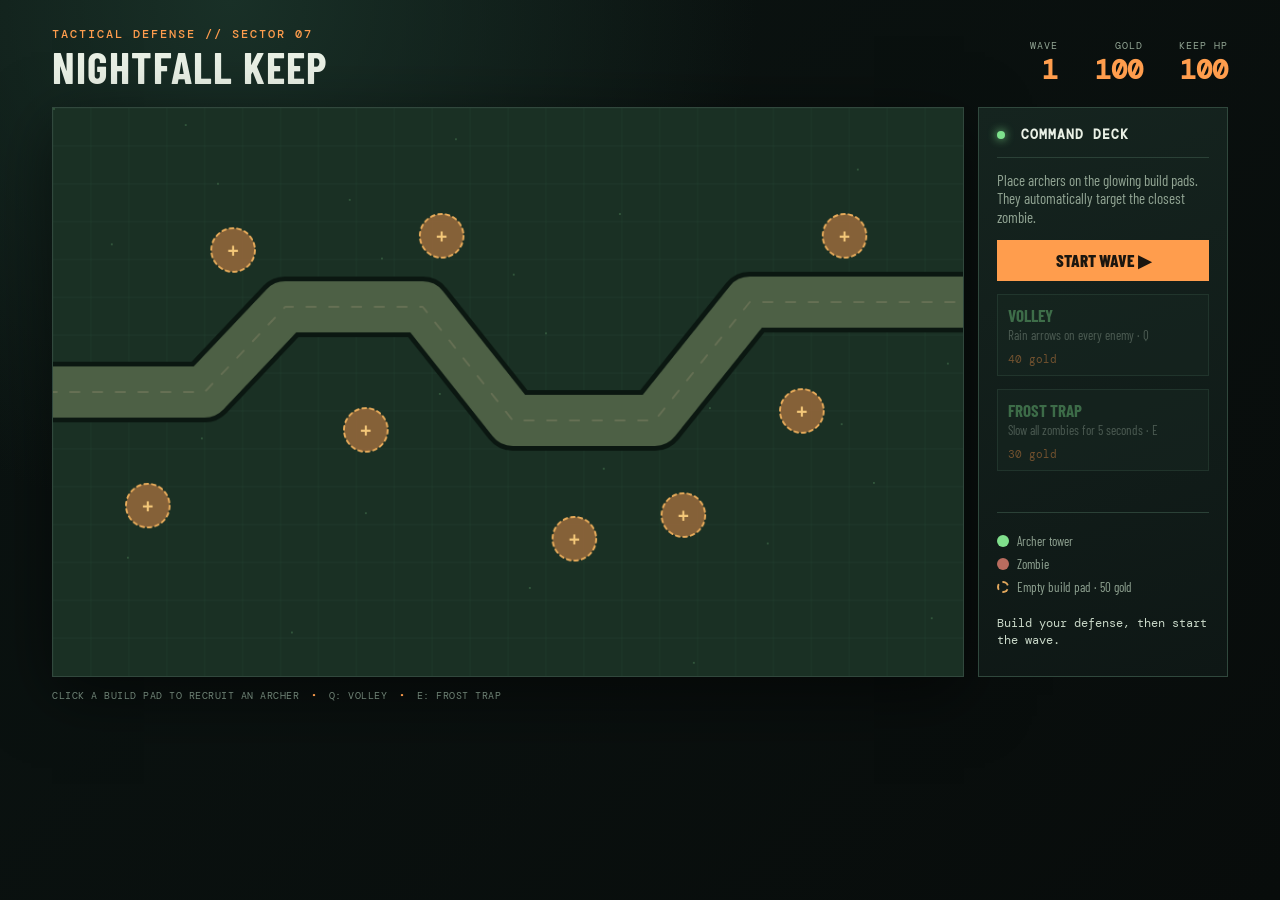
==== index.html @ 339b491b "Create Nightfall Keep top-down tower defense game with archers and zombie waves." ====
<!doctype html>
<html lang="en">
<head>
  <meta charset="UTF-8">
  <meta name="viewport" content="width=device-width, initial-scale=1.0">
  <title>Nightfall Keep</title>
  <link rel="stylesheet" href="style.css">
</head>
<body>
  <main class="shell">
    <header class="topbar">
      <div>
        <p class="eyebrow">TACTICAL DEFENSE // SECTOR 07</p>
        <h1>Nightfall Keep</h1>
      </div>
      <div class="stats">
        <div><span>WAVE</span><strong id="wave">1</strong></div>
        <div><span>GOLD</span><strong id="gold">100</strong></div>
        <div><span>KEEP HP</span><strong id="hp">100</strong></div>
      </div>
    </header>

    <section class="game-wrap">
      <canvas id="game" width="960" height="600" aria-label="Top-down tower defense game"></canvas>
      <aside class="panel">
        <div class="panel-title"><span class="status-dot"></span> COMMAND DECK</div>
        <p class="help">Place archers on the glowing build pads. They automatically target the closest zombie.</p>
        <button id="startWave" class="primary">START WAVE <span>▶</span></button>
        <button id="volley" class="ability" disabled><b>VOLLEY</b><small>Rain arrows on every enemy · Q</small><em id="volleyCost">40 gold</em></button>
        <button id="frost" class="ability" disabled><b>FROST TRAP</b><small>Slow all zombies for 5 seconds · E</small><em>30 gold</em></button>
        <div class="legend">
          <p><i class="archer-key"></i> Archer tower</p>
          <p><i class="zombie-key"></i> Zombie</p>
          <p><i class="pad-key"></i> Empty build pad · 50 gold</p>
        </div>
        <div id="message" class="message">Build your defense, then start the wave.</div>
      </aside>
    </section>
    <footer>CLICK A BUILD PAD TO RECRUIT AN ARCHER <span>•</span> Q: VOLLEY <span>•</span> E: FROST TRAP</footer>
  </main>
  <script src="game.js"></script>
</body>
</html>
---- style.css ----
@import url('https://fonts.googleapis.com/css2?family=Barlow+Condensed:wght@500;600;700;800&family=DM+Mono:wght@400;500&display=swap');
:root { --ink:#e9f0e5; --muted:#91a493; --orange:#ff9d4d; --green:#7ee18d; --panel:#111c1a; }
* { box-sizing:border-box; }
body { margin:0; min-height:100vh; color:var(--ink); background:#09100f; font-family:'Barlow Condensed', sans-serif; background-image:radial-gradient(circle at 18% 0%,#193027 0,transparent 38%),linear-gradient(135deg,#0b1412,#080c0b); }
.shell { width:min(1220px,100%); margin:auto; padding:26px 22px 18px; }
.topbar { display:flex; justify-content:space-between; align-items:end; margin-bottom:20px; }
.eyebrow { margin:0 0 5px; color:var(--orange); font:500 12px 'DM Mono',monospace; letter-spacing:2px; }
h1 { margin:0; font-size:44px; letter-spacing:1px; line-height:.9; text-transform:uppercase; }
.stats { display:flex; gap:25px; text-align:right; }
.stats div { min-width:60px; }.stats span { display:block; color:var(--muted); font:10px 'DM Mono',monospace; letter-spacing:1px; }.stats strong { display:block; font:700 27px 'DM Mono',monospace; color:var(--orange); }
.game-wrap { display:grid; grid-template-columns:1fr 250px; gap:14px; align-items:stretch; }
canvas { width:100%; height:auto; max-height:600px; border:1px solid #31483d; background:#17291f; box-shadow:0 18px 60px #0008; cursor:crosshair; }
.panel { background:linear-gradient(160deg,#15241f,#0e1715); border:1px solid #30483d; padding:18px; display:flex; flex-direction:column; gap:13px; }.panel-title { font:600 13px 'DM Mono',monospace; letter-spacing:1px; border-bottom:1px solid #2b4137; padding-bottom:14px; }.status-dot { display:inline-block; width:8px; height:8px; border-radius:50%; background:var(--green); box-shadow:0 0 10px var(--green); margin-right:7px; }.help { color:var(--muted); font-size:15px; line-height:1.25; margin:0; }
button { font-family:inherit; color:var(--ink); border:1px solid #385747; cursor:pointer; transition:.15s; }.primary { background:var(--orange); color:#1b160f; font-weight:800; font-size:17px; padding:10px; border:0; }.primary:hover { filter:brightness(1.15); transform:translateY(-1px); }.ability { position:relative; text-align:left; background:#192a23; padding:10px 10px 9px; }.ability:disabled { cursor:not-allowed; opacity:.4; }.ability:not(:disabled):hover { border-color:var(--green); }.ability b { display:block; color:var(--green); font-size:17px; }.ability small { display:block; color:#a2b6a6; font-size:13px; margin:2px 0 7px; }.ability em { color:var(--orange); font:11px 'DM Mono',monospace; font-style:normal; }.legend { margin-top:auto; border-top:1px solid #2b4137; padding-top:13px; color:var(--muted); font-size:13px; }.legend p { margin:7px 0; }.legend i { display:inline-block; width:12px; height:12px; border-radius:50%; vertical-align:-1px; margin-right:5px; }.archer-key { background:#80df8c; }.zombie-key { background:#b96c5f; }.pad-key { border:2px dashed #e3a85d; }.message { min-height:43px; color:#cad9c9; font:12px 'DM Mono',monospace; line-height:1.35; }
footer { color:#6e8275; font:10px 'DM Mono',monospace; letter-spacing:.5px; margin-top:12px; }footer span { color:var(--orange); margin:0 5px; }
@media(max-width:800px){ .game-wrap{grid-template-columns:1fr}.panel{display:grid;grid-template-columns:1fr 1fr}.panel-title,.help,.legend,.message{grid-column:1/-1}.stats{gap:10px}h1{font-size:33px} }
@media(max-width:520px){.shell{padding:16px 10px}.topbar{align-items:start;display:block}.stats{text-align:left;margin-top:15px}.stats div{display:inline-block;margin-right:15px}.panel{display:flex}footer{line-height:1.7}}
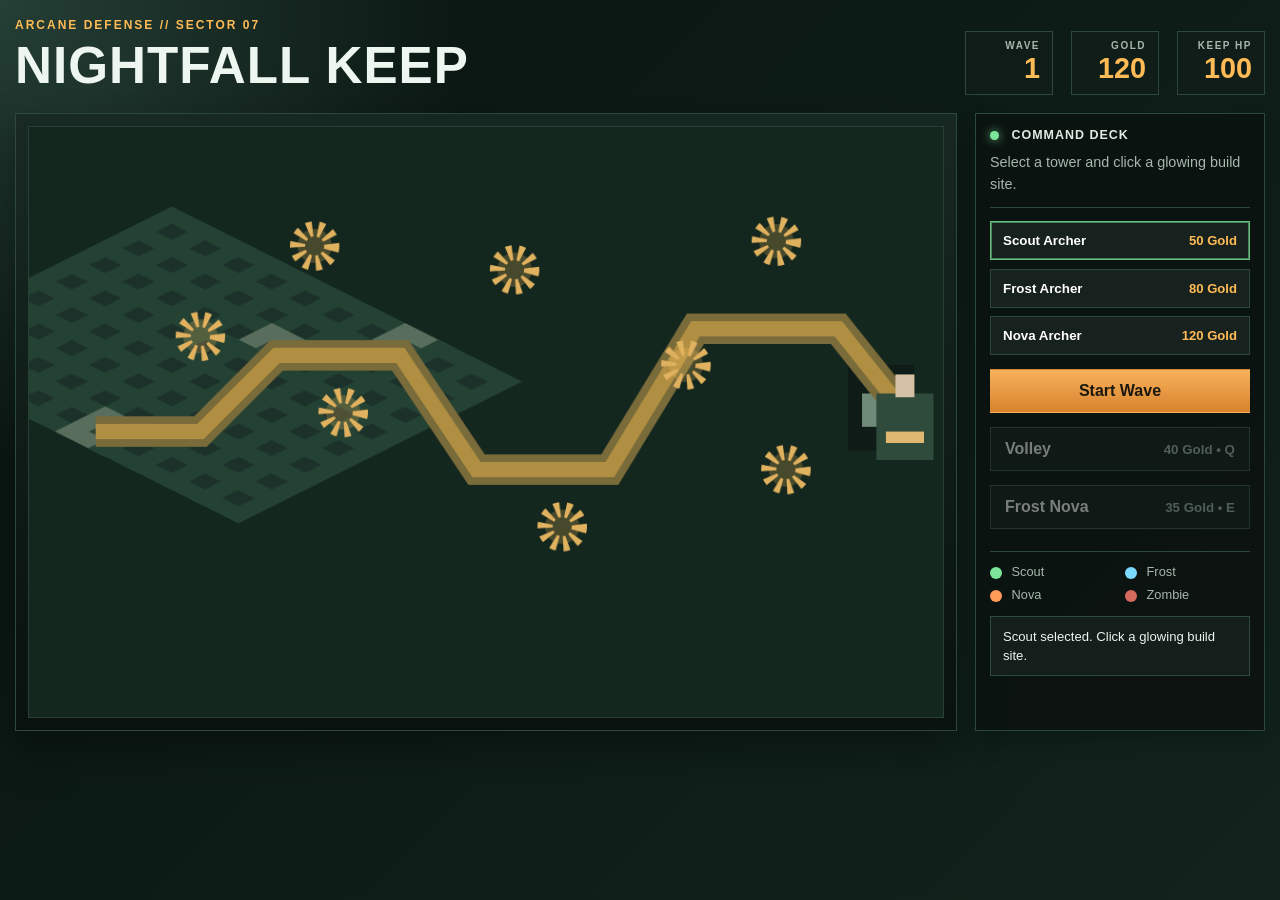
==== commit 69093e01: "Evolve the game into a richer isometric-style tower defense with multiple archer types, abilities, a" ====
--- a/index.html
+++ b/index.html
@@ -1,43 +1,75 @@
 <!doctype html>
 <html lang="en">
-<head>
-  <meta charset="UTF-8">
-  <meta name="viewport" content="width=device-width, initial-scale=1.0">
-  <title>Nightfall Keep</title>
-  <link rel="stylesheet" href="style.css">
-</head>
-<body>
-  <main class="shell">
-    <header class="topbar">
-      <div>
-        <p class="eyebrow">TACTICAL DEFENSE // SECTOR 07</p>
-        <h1>Nightfall Keep</h1>
-      </div>
-      <div class="stats">
-        <div><span>WAVE</span><strong id="wave">1</strong></div>
-        <div><span>GOLD</span><strong id="gold">100</strong></div>
-        <div><span>KEEP HP</span><strong id="hp">100</strong></div>
-      </div>
-    </header>
+  <head>
+    <meta charset="UTF-8" />
+    <meta name="viewport" content="width=device-width, initial-scale=1.0" />
+    <title>Nightfall Keep</title>
+    <link rel="stylesheet" href="style.css" />
+  </head>
+  <body>
+    <div class="page-shell">
+      <header class="topbar">
+        <div>
+          <p class="eyebrow">ARCANE DEFENSE // SECTOR 07</p>
+          <h1>Nightfall Keep</h1>
+        </div>
+        <div class="hud">
+          <div class="stat"><span>Wave</span><strong id="waveCount">1</strong></div>
+          <div class="stat"><span>Gold</span><strong id="goldCount">120</strong></div>
+          <div class="stat"><span>Keep HP</span><strong id="hpCount">100</strong></div>
+        </div>
+      </header>
 
-    <section class="game-wrap">
-      <canvas id="game" width="960" height="600" aria-label="Top-down tower defense game"></canvas>
-      <aside class="panel">
-        <div class="panel-title"><span class="status-dot"></span> COMMAND DECK</div>
-        <p class="help">Place archers on the glowing build pads. They automatically target the closest zombie.</p>
-        <button id="startWave" class="primary">START WAVE <span>▶</span></button>
-        <button id="volley" class="ability" disabled><b>VOLLEY</b><small>Rain arrows on every enemy · Q</small><em id="volleyCost">40 gold</em></button>
-        <button id="frost" class="ability" disabled><b>FROST TRAP</b><small>Slow all zombies for 5 seconds · E</small><em>30 gold</em></button>
-        <div class="legend">
-          <p><i class="archer-key"></i> Archer tower</p>
-          <p><i class="zombie-key"></i> Zombie</p>
-          <p><i class="pad-key"></i> Empty build pad · 50 gold</p>
-        </div>
-        <div id="message" class="message">Build your defense, then start the wave.</div>
-      </aside>
-    </section>
-    <footer>CLICK A BUILD PAD TO RECRUIT AN ARCHER <span>•</span> Q: VOLLEY <span>•</span> E: FROST TRAP</footer>
-  </main>
-  <script src="game.js"></script>
-</body>
+      <main class="game-layout">
+        <section class="arena-panel">
+          <canvas id="gameCanvas" width="960" height="620" aria-label="Nightfall Keep game"></canvas>
+        </section>
+
+        <aside class="sidebar">
+          <div class="panel-block">
+            <div class="panel-label"><span class="dot"></span> Command Deck</div>
+            <p class="subtitle">Select a tower and click a glowing build site.</p>
+          </div>
+
+          <div class="tower-picker">
+            <button class="tower-button active" data-tower="scout">
+              <span class="name">Scout Archer</span>
+              <span class="meta">50 Gold</span>
+            </button>
+            <button class="tower-button" data-tower="frost">
+              <span class="name">Frost Archer</span>
+              <span class="meta">80 Gold</span>
+            </button>
+            <button class="tower-button" data-tower="nova">
+              <span class="name">Nova Archer</span>
+              <span class="meta">120 Gold</span>
+            </button>
+          </div>
+
+          <button id="startWave" class="action primary">Start Wave</button>
+
+          <button id="abilityVolley" class="action ability-btn" data-ability="volley">
+            <span>Volley</span>
+            <small>40 Gold • Q</small>
+          </button>
+
+          <button id="abilityFreeze" class="action ability-btn" data-ability="freeze">
+            <span>Frost Nova</span>
+            <small>35 Gold • E</small>
+          </button>
+
+          <div class="legend">
+            <div><i class="legend-green"></i> Scout</div>
+            <div><i class="legend-blue"></i> Frost</div>
+            <div><i class="legend-orange"></i> Nova</div>
+            <div><i class="legend-red"></i> Zombie</div>
+          </div>
+
+          <div id="messageBox" class="message-box">Choose your tower and prepare the keep.</div>
+        </aside>
+      </main>
+    </div>
+
+    <script src="game.js"></script>
+  </body>
 </html>
--- a/style.css
+++ b/style.css
@@ -1,17 +1,267 @@
-@import url('https://fonts.googleapis.com/css2?family=Barlow+Condensed:wght@500;600;700;800&family=DM+Mono:wght@400;500&display=swap');
-:root { --ink:#e9f0e5; --muted:#91a493; --orange:#ff9d4d; --green:#7ee18d; --panel:#111c1a; }
-* { box-sizing:border-box; }
-body { margin:0; min-height:100vh; color:var(--ink); background:#09100f; font-family:'Barlow Condensed', sans-serif; background-image:radial-gradient(circle at 18% 0%,#193027 0,transparent 38%),linear-gradient(135deg,#0b1412,#080c0b); }
-.shell { width:min(1220px,100%); margin:auto; padding:26px 22px 18px; }
-.topbar { display:flex; justify-content:space-between; align-items:end; margin-bottom:20px; }
-.eyebrow { margin:0 0 5px; color:var(--orange); font:500 12px 'DM Mono',monospace; letter-spacing:2px; }
-h1 { margin:0; font-size:44px; letter-spacing:1px; line-height:.9; text-transform:uppercase; }
-.stats { display:flex; gap:25px; text-align:right; }
-.stats div { min-width:60px; }.stats span { display:block; color:var(--muted); font:10px 'DM Mono',monospace; letter-spacing:1px; }.stats strong { display:block; font:700 27px 'DM Mono',monospace; color:var(--orange); }
-.game-wrap { display:grid; grid-template-columns:1fr 250px; gap:14px; align-items:stretch; }
-canvas { width:100%; height:auto; max-height:600px; border:1px solid #31483d; background:#17291f; box-shadow:0 18px 60px #0008; cursor:crosshair; }
-.panel { background:linear-gradient(160deg,#15241f,#0e1715); border:1px solid #30483d; padding:18px; display:flex; flex-direction:column; gap:13px; }.panel-title { font:600 13px 'DM Mono',monospace; letter-spacing:1px; border-bottom:1px solid #2b4137; padding-bottom:14px; }.status-dot { display:inline-block; width:8px; height:8px; border-radius:50%; background:var(--green); box-shadow:0 0 10px var(--green); margin-right:7px; }.help { color:var(--muted); font-size:15px; line-height:1.25; margin:0; }
-button { font-family:inherit; color:var(--ink); border:1px solid #385747; cursor:pointer; transition:.15s; }.primary { background:var(--orange); color:#1b160f; font-weight:800; font-size:17px; padding:10px; border:0; }.primary:hover { filter:brightness(1.15); transform:translateY(-1px); }.ability { position:relative; text-align:left; background:#192a23; padding:10px 10px 9px; }.ability:disabled { cursor:not-allowed; opacity:.4; }.ability:not(:disabled):hover { border-color:var(--green); }.ability b { display:block; color:var(--green); font-size:17px; }.ability small { display:block; color:#a2b6a6; font-size:13px; margin:2px 0 7px; }.ability em { color:var(--orange); font:11px 'DM Mono',monospace; font-style:normal; }.legend { margin-top:auto; border-top:1px solid #2b4137; padding-top:13px; color:var(--muted); font-size:13px; }.legend p { margin:7px 0; }.legend i { display:inline-block; width:12px; height:12px; border-radius:50%; vertical-align:-1px; margin-right:5px; }.archer-key { background:#80df8c; }.zombie-key { background:#b96c5f; }.pad-key { border:2px dashed #e3a85d; }.message { min-height:43px; color:#cad9c9; font:12px 'DM Mono',monospace; line-height:1.35; }
-footer { color:#6e8275; font:10px 'DM Mono',monospace; letter-spacing:.5px; margin-top:12px; }footer span { color:var(--orange); margin:0 5px; }
-@media(max-width:800px){ .game-wrap{grid-template-columns:1fr}.panel{display:grid;grid-template-columns:1fr 1fr}.panel-title,.help,.legend,.message{grid-column:1/-1}.stats{gap:10px}h1{font-size:33px} }
-@media(max-width:520px){.shell{padding:16px 10px}.topbar{align-items:start;display:block}.stats{text-align:left;margin-top:15px}.stats div{display:inline-block;margin-right:15px}.panel{display:flex}footer{line-height:1.7}}
+:root {
+  --bg-1: #091410;
+  --bg-2: #11231c;
+  --panel: rgba(12, 18, 16, 0.9);
+  --panel-border: #2d4840;
+  --soft: #a6b7ad;
+  --gold: #ffbb56;
+  --green: #7be69a;
+  --blue: #7bd8ff;
+  --orange: #ff9a57;
+  --danger: #d46a5d;
+  --shadow: rgba(0, 0, 0, 0.4);
+}
+
+* { box-sizing: border-box; }
+
+body {
+  margin: 0;
+  min-height: 100vh;
+  background:
+    radial-gradient(circle at top left, rgba(40, 68, 58, 0.9), transparent 30%),
+    linear-gradient(135deg, var(--bg-1), var(--bg-2));
+  color: #edf6ef;
+  font-family: "Segoe UI", Tahoma, sans-serif;
+}
+
+.page-shell {
+  width: min(1280px, calc(100% - 30px));
+  margin: 0 auto;
+  padding: 18px 0 24px;
+}
+
+.topbar {
+  display: flex;
+  justify-content: space-between;
+  align-items: end;
+  gap: 20px;
+  margin-bottom: 18px;
+}
+
+.eyebrow {
+  margin: 0 0 4px;
+  letter-spacing: 2px;
+  color: var(--gold);
+  font-size: 12px;
+  font-weight: 700;
+  text-transform: uppercase;
+}
+
+h1 {
+  margin: 0;
+  font-size: clamp(2.2rem, 4vw, 4rem);
+  letter-spacing: 1px;
+  font-weight: 900;
+  text-transform: uppercase;
+}
+
+.hud {
+  display: flex;
+  gap: 18px;
+}
+
+.stat {
+  min-width: 88px;
+  padding: 8px 12px;
+  border: 1px solid var(--panel-border);
+  background: rgba(17, 29, 24, 0.8);
+  text-align: right;
+}
+
+.stat span {
+  display: block;
+  color: var(--soft);
+  font-size: 10px;
+  font-weight: 700;
+  letter-spacing: 1.5px;
+  text-transform: uppercase;
+}
+
+.stat strong {
+  color: var(--gold);
+  font-size: 1.8rem;
+  line-height: 1.2;
+}
+
+.game-layout {
+  display: grid;
+  grid-template-columns: minmax(0, 1fr) 290px;
+  gap: 18px;
+}
+
+.arena-panel {
+  padding: 12px;
+  border: 1px solid var(--panel-border);
+  background: linear-gradient(180deg, rgba(24, 41, 35, 0.9), rgba(8, 17, 14, 0.92));
+  box-shadow: 0 18px 40px rgba(0, 0, 0, 0.35);
+}
+
+#gameCanvas {
+  display: block;
+  width: 100%;
+  height: auto;
+  border: 1px solid rgba(127, 169, 141, 0.2);
+  background: #14271f;
+  cursor: crosshair;
+}
+
+.sidebar {
+  display: flex;
+  flex-direction: column;
+  gap: 14px;
+  padding: 14px;
+  background: var(--panel);
+  border: 1px solid var(--panel-border);
+  box-shadow: 0 12px 20px rgba(0, 0, 0, 0.2);
+}
+
+.panel-block {
+  border-bottom: 1px solid var(--panel-border);
+  padding-bottom: 12px;
+}
+
+.panel-label {
+  font-weight: 800;
+  letter-spacing: 1px;
+  font-size: 0.78rem;
+  text-transform: uppercase;
+  color: #dfece2;
+}
+
+.dot {
+  display: inline-block;
+  width: 9px;
+  height: 9px;
+  border-radius: 50%;
+  background: var(--green);
+  box-shadow: 0 0 10px rgba(123, 230, 154, 0.8);
+  margin-right: 8px;
+  vertical-align: middle;
+}
+
+.subtitle {
+  margin: 10px 0 0;
+  color: var(--soft);
+  font-size: 0.9rem;
+  line-height: 1.5;
+}
+
+.tower-picker {
+  display: flex;
+  flex-direction: column;
+  gap: 8px;
+}
+
+.tower-button {
+  width: 100%;
+  display: flex;
+  justify-content: space-between;
+  align-items: center;
+  padding: 11px 12px;
+  border: 1px solid var(--panel-border);
+  background: rgba(24, 35, 31, 0.92);
+  color: white;
+  cursor: pointer;
+  transition: transform 0.14s ease, border-color 0.14s ease, box-shadow 0.14s ease;
+}
+
+.tower-button:hover,
+.tower-button.active {
+  border-color: rgba(123, 230, 154, 0.8);
+  box-shadow: inset 0 0 0 1px rgba(123, 230, 154, 0.5);
+  transform: translateY(-1px);
+}
+
+.tower-button .name {
+  font-weight: 700;
+}
+
+.tower-button .meta {
+  color: var(--gold);
+  font-size: 0.82rem;
+  font-weight: 700;
+}
+
+.action {
+  appearance: none;
+  border: 1px solid rgba(123, 165, 138, 0.45);
+  background: rgba(22, 35, 30, 0.9);
+  color: white;
+  font-weight: 800;
+  font-size: 1rem;
+  padding: 12px 14px;
+  cursor: pointer;
+  transition: filter 0.15s ease, transform 0.15s ease, opacity 0.15s ease;
+}
+
+.action:hover:not(:disabled) {
+  filter: brightness(1.08);
+  transform: translateY(-1px);
+}
+
+.action:disabled {
+  opacity: 0.45;
+  cursor: not-allowed;
+}
+
+.primary {
+  background: linear-gradient(180deg, #f7b15a, #d8832d);
+  color: #1b180f;
+  border-color: transparent;
+}
+
+.ability-btn {
+  text-align: left;
+  display: flex;
+  justify-content: space-between;
+  align-items: center;
+}
+
+.ability-btn span {
+  display: block;
+}
+
+.ability-btn small {
+  color: var(--soft);
+  font-weight: 600;
+}
+
+.legend {
+  display: grid;
+  grid-template-columns: 1fr 1fr;
+  gap: 8px 10px;
+  margin-top: 8px;
+  padding-top: 12px;
+  border-top: 1px solid var(--panel-border);
+  color: var(--soft);
+  font-size: 0.8rem;
+}
+
+.legend i {
+  display: inline-block;
+  width: 12px;
+  height: 12px;
+  border-radius: 50%;
+  margin-right: 6px;
+  vertical-align: middle;
+}
+
+.legend-green { background: var(--green); }
+.legend-blue { background: var(--blue); }
+.legend-orange { background: var(--orange); }
+.legend-red { background: var(--danger); }
+
+.message-box {
+  min-height: 52px;
+  padding: 10px 12px;
+  border: 1px solid var(--panel-border);
+  background: rgba(22, 32, 27, 0.9);
+  color: #ecf6ef;
+  line-height: 1.45;
+  font-size: 0.82rem;
+}
+
+@media (max-width: 980px) {
+  .game-layout { grid-template-columns: 1fr; }
+  .sidebar { order: -1; }
+}
